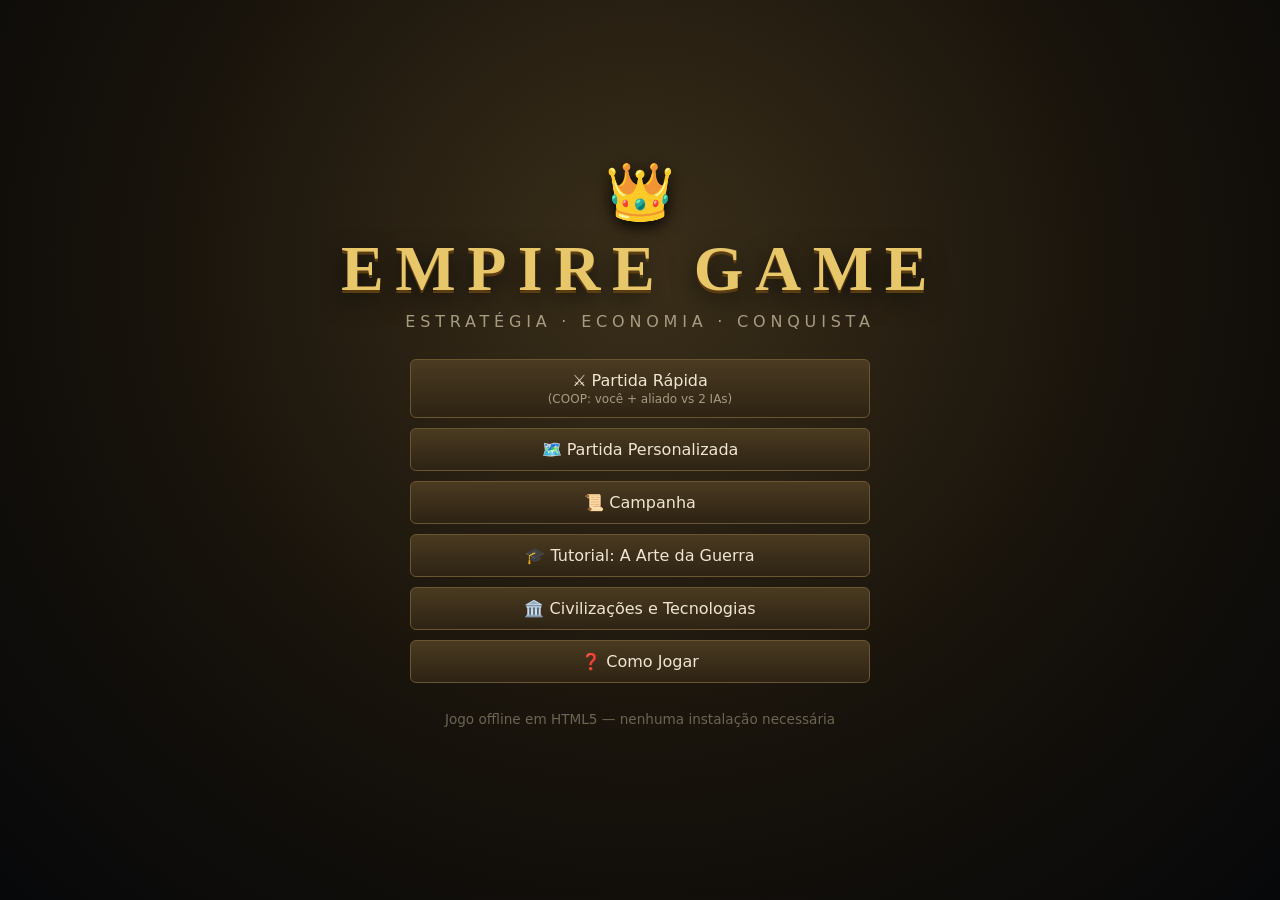
==== index.html @ e3dbae47 "Empire Game: RTS isométrico em HTML5 (economia, eras, IA, COOP, campanha) Primeira versão jogável: m" ====
<!DOCTYPE html>
<html lang="pt-BR">
<head>
<meta charset="UTF-8">
<meta name="viewport" content="width=device-width, initial-scale=1">
<title>Empire Game — Estratégia e Conquista</title>
<link rel="stylesheet" href="css/style.css">
</head>
<body>
<div id="menu"><div class="content"></div></div>
<div id="game" hidden></div>
<script src="js/util.js"></script>
<script src="js/data.js"></script>
<script src="js/map.js"></script>
<script src="js/game.js"></script>
<script src="js/units.js"></script>
<script src="js/ai.js"></script>
<script src="js/render.js"></script>
<script src="js/audio.js"></script>
<script src="js/ui.js"></script>
<script src="js/main.js"></script>
</body>
</html>
---- css/style.css ----
:root{
  --bg:#0c0e12; --panel:#1b1610; --panel2:#2a2218; --edge:#6b5632; --gold:#e8c66a; --text:#efe6d2; --dim:#a79b82; --bad:#ff6a5a; --good:#7ddc84;
}
*{box-sizing:border-box}
html,body{margin:0;height:100%;background:var(--bg);color:var(--text);font-family:"Segoe UI",system-ui,-apple-system,Roboto,sans-serif;overflow:hidden;user-select:none;-webkit-user-select:none}
button,select,input{font:inherit}
kbd{background:#3a3020;border:1px solid var(--edge);border-radius:4px;padding:0 5px;font-size:.85em}
.dim{color:var(--dim)} .bad{color:var(--bad)}

/* ---------- Menu ---------- */
#menu{position:fixed;inset:0;display:flex;align-items:center;justify-content:center;overflow:auto;
  background:radial-gradient(ellipse at 50% 30%,#3b2f1a 0%,#17120b 55%,#07080a 100%)}
#menu .content{width:min(1100px,96vw);max-height:96vh;overflow:auto;padding:24px 28px;text-align:center}
.logo .crown{font-size:56px;filter:drop-shadow(0 4px 8px #000)}
.logo h1{font-size:clamp(34px,6vw,64px);letter-spacing:.18em;margin:.1em 0;color:var(--gold);text-shadow:0 3px 0 #5a3d10,0 8px 24px rgba(0,0,0,.7);font-family:Georgia,"Times New Roman",serif}
.logo p{color:var(--dim);letter-spacing:.3em;text-transform:uppercase;margin:0 0 28px}
.mbtns{display:flex;flex-direction:column;gap:10px;max-width:460px;margin:0 auto}
button{cursor:pointer;color:var(--text);background:linear-gradient(#4a3a20,#2d2314);border:1px solid var(--edge);border-radius:6px;padding:11px 16px;transition:.12s}
button:hover{background:linear-gradient(#5f4b28,#3a2d19);border-color:var(--gold);color:#fff}
button small{display:block;color:var(--dim);font-size:.75em;margin-top:2px}
button.danger{border-color:#7a3028}
button.go{background:linear-gradient(#3b7a35,#25501f);border-color:#7ddc84;font-weight:600}
.foot{margin-top:28px;color:#6d6552;font-size:.85em}
#menu h2{color:var(--gold);font-family:Georgia,serif;letter-spacing:.06em;margin:0 0 14px}
#menu h3{color:var(--gold);margin:.2em 0 .5em}
.back{margin-top:18px}
.grid{display:grid;grid-template-columns:repeat(auto-fill,minmax(310px,1fr));gap:12px;text-align:left}
.card{background:rgba(27,22,16,.85);border:1px solid var(--edge);border-radius:8px;padding:12px 14px}
.card ul{margin:.3em 0;padding-left:1.1em} .card li{margin:.25em 0;font-size:.92em}
.card p{margin:.4em 0;font-size:.92em}
.card .uu{border-top:1px dashed var(--edge);padding-top:6px}
.tabs{display:flex;gap:8px;justify-content:center;margin-bottom:14px}
.tabs button.on{border-color:var(--gold);background:linear-gradient(#6a5428,#3a2d19)}
.camp{display:grid;grid-template-columns:repeat(auto-fit,minmax(380px,1fr));gap:12px;text-align:left}
.mission{background:rgba(27,22,16,.9);border:1px solid var(--edge);border-radius:8px;padding:14px}
.mission.locked{opacity:.5}
.mission .goal{color:var(--gold)}
.setup{display:grid;grid-template-columns:320px 1fr;gap:16px;text-align:left}
@media(max-width:800px){.setup{grid-template-columns:1fr}}
.setup .col{background:rgba(27,22,16,.85);border:1px solid var(--edge);border-radius:8px;padding:12px 14px}
.setup label{display:flex;justify-content:space-between;align-items:center;gap:10px;margin:7px 0;font-size:.95em}
.setup label.chk{justify-content:flex-start}
select{background:#231c12;color:var(--text);border:1px solid var(--edge);border-radius:5px;padding:5px 8px;max-width:210px}
table{border-collapse:collapse;width:100%}
.slots td,.slots th{padding:5px 6px;text-align:left} .slots th{color:var(--dim);font-weight:500;font-size:.85em}
.warn{color:var(--bad);min-height:1.2em}
.btns{display:flex;gap:12px;justify-content:center;margin-top:14px}

/* ---------- Jogo ---------- */
#game{position:fixed;inset:0;background:#000}
#view{position:absolute;inset:0;width:100%;height:100%;display:block;cursor:default}
#topbar{position:absolute;top:0;left:0;right:0;height:38px;display:flex;align-items:center;gap:6px;padding:0 8px;
  background:linear-gradient(#2c2316f2,#1a140cf2);border-bottom:2px solid var(--edge);z-index:5}
#topbar .grow{flex:1}
.res{display:flex;align-items:center;gap:5px;background:#120e08;border:1px solid #4a3c22;border-radius:5px;padding:2px 8px;height:28px;font-weight:600;font-variant-numeric:tabular-nums;white-space:nowrap}
.res b{font-size:16px} .res small{color:#a7e0a0;font-weight:400;font-size:.75em;min-width:1.2em}
.res small::before{content:"👷";font-size:.8em;margin-right:1px}
.res.wide{font-weight:500;padding:2px 12px}
.res.warnr{border-color:var(--bad);color:var(--bad)}
#topbar button{padding:3px 9px;height:28px;font-size:14px;display:flex;align-items:center;gap:4px}
#topbar button.on{border-color:#7ddc84}
#msgs{position:absolute;top:46px;left:8px;width:min(430px,60vw);display:flex;flex-direction:column;gap:3px;z-index:4;pointer-events:none}
#msgs .m{pointer-events:auto;background:rgba(15,12,8,.82);border-left:3px solid var(--gold);padding:4px 10px;border-radius:3px;font-size:13.5px;animation:in .25s}
#msgs .m.bad{border-color:var(--bad);color:#ffd2cc} #msgs .m.good{border-color:var(--good)} #msgs .m.warn{border-color:#ffb347}
@keyframes in{from{transform:translateX(-20px);opacity:0}}
#objectives{position:absolute;top:46px;right:8px;width:min(330px,40vw);background:rgba(20,15,9,.88);border:1px solid var(--edge);border-radius:6px;padding:8px 12px;z-index:4;font-size:13px}
#objectives h4{margin:0 0 4px;color:var(--gold)} #objectives p{margin:0;line-height:1.4}
#hud{position:absolute;left:0;right:0;bottom:0;height:164px;display:grid;grid-template-columns:252px 1fr 330px;gap:0;
  background:linear-gradient(#2a2116,#15100a);border-top:3px solid var(--edge);z-index:5}
#game.nomm #mmwrap{visibility:hidden}
#mmwrap{padding:6px;display:flex;align-items:center;justify-content:center;background:#080a0c;border-right:2px solid var(--edge)}
#minimap{width:240px;height:120px;border:1px solid #000;cursor:crosshair;background:#000}
#info{padding:8px 12px;overflow:hidden;min-width:0}
#info h3{margin:0 0 4px;color:var(--gold);font-size:1.05rem}
#info .one{display:flex;gap:12px} #info .det{flex:1;min-width:0}
.portrait{width:76px;height:76px;font-size:44px;display:flex;align-items:center;justify-content:center;background:#120e08;border:3px solid;border-radius:8px;flex:none}
.hpbar{position:relative;height:16px;background:#2a0f0c;border:1px solid #000;border-radius:3px;overflow:hidden;max-width:300px;margin-bottom:4px}
.hpbar i{position:absolute;inset:0 auto 0 0;background:linear-gradient(#5be06b,#2f9a3e)} .hpbar span{position:absolute;inset:0;text-align:center;font-size:12px;line-height:16px;text-shadow:0 1px 2px #000}
.stats{display:flex;gap:12px;flex-wrap:wrap;font-size:14px;margin:3px 0}
.carry{font-size:13px;color:#c8e0b0}
.queue{display:flex;gap:5px;margin-top:6px}
.qi{position:relative;width:38px;height:38px;background:#120e08;border:1px solid var(--edge);border-radius:5px;display:flex;align-items:center;justify-content:center;font-size:22px;cursor:pointer;overflow:hidden}
.qi u{position:absolute;left:0;bottom:0;height:4px;background:#5aa9ff}
.multi{display:flex;flex-wrap:wrap;gap:3px;max-height:104px;overflow:hidden}
.mi{position:relative;width:34px;height:34px;background:#120e08;border:1px solid var(--edge);border-radius:4px;display:flex;align-items:center;justify-content:center;font-size:20px;cursor:pointer}
.mi u{position:absolute;left:2px;right:auto;bottom:1px;height:3px;background:#4cd964}
#card{display:grid;grid-template-columns:repeat(5,1fr);grid-template-rows:repeat(3,1fr);gap:4px;padding:6px;background:#0f0b07;border-left:2px solid var(--edge)}
.cell{position:relative;background:linear-gradient(#3b2f1b,#241b10);border:1px solid #6b5632;border-radius:5px;display:flex;align-items:center;justify-content:center;cursor:pointer;min-height:0}
.cell:hover{border-color:var(--gold);background:linear-gradient(#54421f,#33270f)}
.cell.empty{background:transparent;border-color:#1c150c;cursor:default}
.cell.dis{filter:grayscale(.7) brightness(.65)} .cell.active{border-color:#ff7a5a;box-shadow:0 0 8px #ff7a5a}
.cell .ico{font-size:26px;line-height:1}
.cell .hk{position:absolute;top:1px;left:4px;font-size:10px;color:#cdbd93;font-weight:700}
.cell .lk{position:absolute;right:2px;bottom:0;font-size:12px}
#tip{position:fixed;z-index:20;width:260px;background:rgba(10,8,5,.97);border:1px solid var(--gold);border-radius:6px;padding:8px 10px;font-size:13px;line-height:1.4;pointer-events:none}
#tip .dim{font-size:12px} #tip span{white-space:nowrap}
#banner{position:absolute;top:30%;left:0;right:0;text-align:center;font-size:56px;letter-spacing:.3em;color:var(--gold);text-shadow:0 4px 18px #000;z-index:6;pointer-events:none}
#overlay{position:absolute;inset:0;background:rgba(0,0,0,.6);display:flex;align-items:center;justify-content:center;z-index:30}
#overlay[hidden]{display:none}
.dlg{background:linear-gradient(#2b2217,#17110a);border:2px solid var(--edge);border-radius:10px;padding:22px 28px;min-width:320px;display:flex;flex-direction:column;gap:10px;max-height:92vh;overflow:auto}
.dlg.wide{min-width:min(820px,94vw);align-items:stretch}
.dlg h1{margin:0;text-align:center;font-family:Georgia,serif;letter-spacing:.1em}
.dlg.win h1{color:var(--gold)} .dlg.lose h1{color:var(--bad)}
.dlg h2{margin:0 0 6px;color:var(--gold);text-align:center}
.dlg .row{display:flex;justify-content:space-between;gap:20px;align-items:center}
.dlg table{font-size:13px} .dlg th{color:var(--dim);font-weight:500;text-align:left;border-bottom:1px solid var(--edge)} .dlg td,.dlg th{padding:4px 8px}
@media(max-width:900px){
  #hud{grid-template-columns:150px 1fr 230px;height:150px}
  #mmwrap{padding:3px} #minimap{width:140px;height:70px}
  .cell .ico{font-size:20px}
}
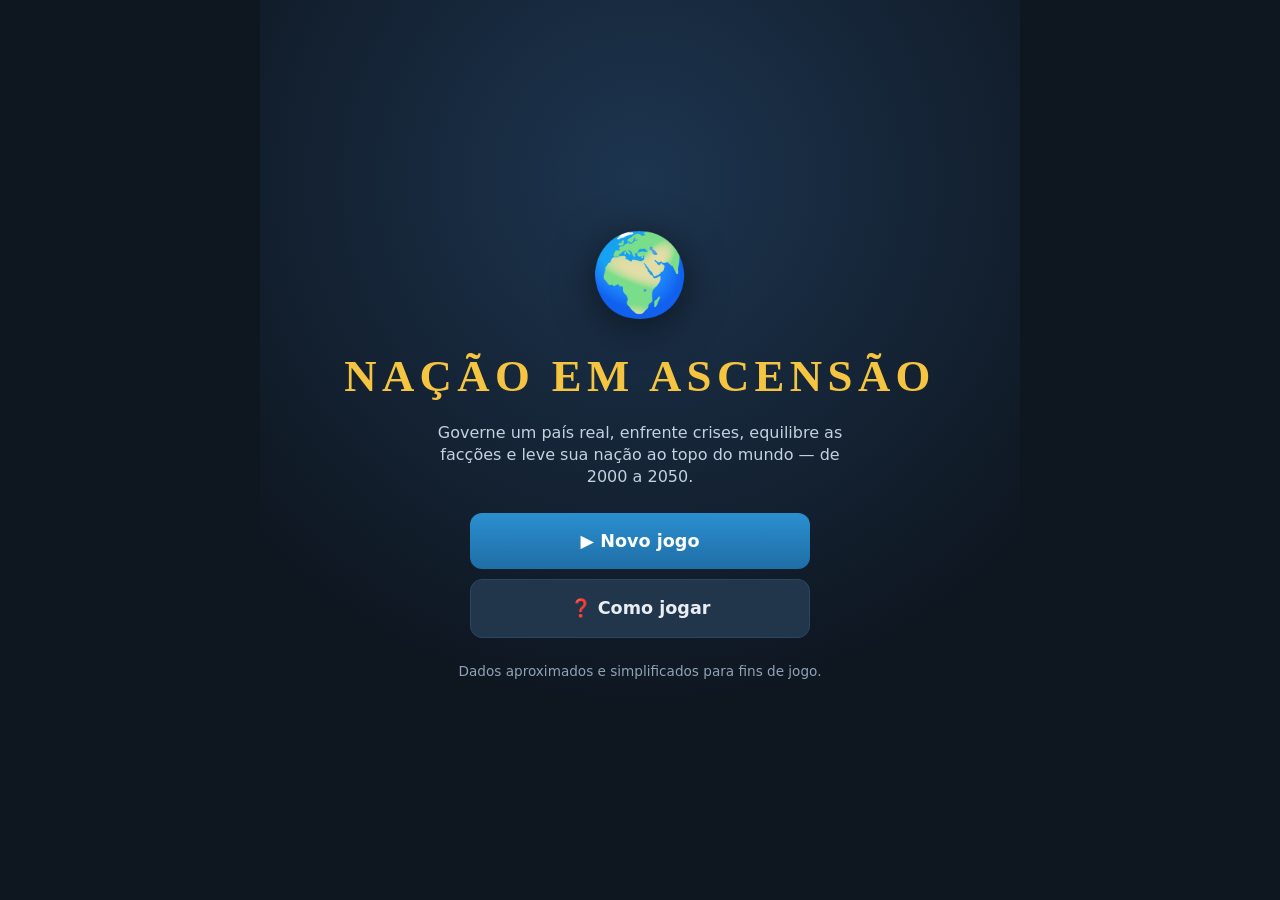
==== commit bbec2afc: "Nação em Ascensão: simulador de gestão de países por turnos (MVP) - 24 países reais, 2000-2050, rank" ====
--- a/index.html
+++ b/index.html
@@ -2,22 +2,17 @@
 <html lang="pt-BR">
 <head>
 <meta charset="UTF-8">
-<meta name="viewport" content="width=device-width, initial-scale=1">
-<title>Empire Game — Estratégia e Conquista</title>
+<meta name="viewport" content="width=device-width, initial-scale=1, viewport-fit=cover">
+<meta name="theme-color" content="#0f1720">
+<title>Nação em Ascensão</title>
 <link rel="stylesheet" href="css/style.css">
 </head>
 <body>
-<div id="menu"><div class="content"></div></div>
-<div id="game" hidden></div>
-<script src="js/util.js"></script>
+<div id="app"></div>
 <script src="js/data.js"></script>
-<script src="js/map.js"></script>
+<script src="js/sim.js"></script>
+<script src="js/events.js"></script>
 <script src="js/game.js"></script>
-<script src="js/units.js"></script>
-<script src="js/ai.js"></script>
-<script src="js/render.js"></script>
-<script src="js/audio.js"></script>
 <script src="js/ui.js"></script>
-<script src="js/main.js"></script>
 </body>
 </html>
--- a/css/style.css
+++ b/css/style.css
@@ -1,111 +1,144 @@
 :root{
-  --bg:#0c0e12; --panel:#1b1610; --panel2:#2a2218; --edge:#6b5632; --gold:#e8c66a; --text:#efe6d2; --dim:#a79b82; --bad:#ff6a5a; --good:#7ddc84;
+  --bg:#0e1620; --bg2:#152231; --card:#1a2a3c; --card2:#21354b; --line:#2c4560;
+  --text:#e9eef5; --dim:#8fa3b8; --acc:#4cc2ff; --gold:#f5c542;
+  --good:#5fd38d; --mid:#f2c14e; --bad:#ff6b6b; --safe-b:env(safe-area-inset-bottom,0px);
 }
-*{box-sizing:border-box}
-html,body{margin:0;height:100%;background:var(--bg);color:var(--text);font-family:"Segoe UI",system-ui,-apple-system,Roboto,sans-serif;overflow:hidden;user-select:none;-webkit-user-select:none}
-button,select,input{font:inherit}
-kbd{background:#3a3020;border:1px solid var(--edge);border-radius:4px;padding:0 5px;font-size:.85em}
-.dim{color:var(--dim)} .bad{color:var(--bad)}
+*{box-sizing:border-box;-webkit-tap-highlight-color:transparent}
+html,body{margin:0;background:var(--bg);color:var(--text);font-family:system-ui,-apple-system,"Segoe UI",Roboto,sans-serif;font-size:16px;line-height:1.4}
+body{min-height:100vh;overscroll-behavior-y:contain}
+button{font:inherit;color:inherit;cursor:pointer}
+h1,h2,h3,p{margin:0}
+small{color:var(--dim);font-size:.78rem}
+.dim{color:var(--dim);font-size:.85rem}
+.good{color:var(--good)} .mid{color:var(--mid)} .bad{color:var(--bad)}
+.center{text-align:center}.pad{padding:16px}
+#app{max-width:760px;margin:0 auto;min-height:100vh}
 
-/* ---------- Menu ---------- */
-#menu{position:fixed;inset:0;display:flex;align-items:center;justify-content:center;overflow:auto;
-  background:radial-gradient(ellipse at 50% 30%,#3b2f1a 0%,#17120b 55%,#07080a 100%)}
-#menu .content{width:min(1100px,96vw);max-height:96vh;overflow:auto;padding:24px 28px;text-align:center}
-.logo .crown{font-size:56px;filter:drop-shadow(0 4px 8px #000)}
-.logo h1{font-size:clamp(34px,6vw,64px);letter-spacing:.18em;margin:.1em 0;color:var(--gold);text-shadow:0 3px 0 #5a3d10,0 8px 24px rgba(0,0,0,.7);font-family:Georgia,"Times New Roman",serif}
-.logo p{color:var(--dim);letter-spacing:.3em;text-transform:uppercase;margin:0 0 28px}
-.mbtns{display:flex;flex-direction:column;gap:10px;max-width:460px;margin:0 auto}
-button{cursor:pointer;color:var(--text);background:linear-gradient(#4a3a20,#2d2314);border:1px solid var(--edge);border-radius:6px;padding:11px 16px;transition:.12s}
-button:hover{background:linear-gradient(#5f4b28,#3a2d19);border-color:var(--gold);color:#fff}
-button small{display:block;color:var(--dim);font-size:.75em;margin-top:2px}
-button.danger{border-color:#7a3028}
-button.go{background:linear-gradient(#3b7a35,#25501f);border-color:#7ddc84;font-weight:600}
-.foot{margin-top:28px;color:#6d6552;font-size:.85em}
-#menu h2{color:var(--gold);font-family:Georgia,serif;letter-spacing:.06em;margin:0 0 14px}
-#menu h3{color:var(--gold);margin:.2em 0 .5em}
-.back{margin-top:18px}
-.grid{display:grid;grid-template-columns:repeat(auto-fill,minmax(310px,1fr));gap:12px;text-align:left}
-.card{background:rgba(27,22,16,.85);border:1px solid var(--edge);border-radius:8px;padding:12px 14px}
-.card ul{margin:.3em 0;padding-left:1.1em} .card li{margin:.25em 0;font-size:.92em}
-.card p{margin:.4em 0;font-size:.92em}
-.card .uu{border-top:1px dashed var(--edge);padding-top:6px}
-.tabs{display:flex;gap:8px;justify-content:center;margin-bottom:14px}
-.tabs button.on{border-color:var(--gold);background:linear-gradient(#6a5428,#3a2d19)}
-.camp{display:grid;grid-template-columns:repeat(auto-fit,minmax(380px,1fr));gap:12px;text-align:left}
-.mission{background:rgba(27,22,16,.9);border:1px solid var(--edge);border-radius:8px;padding:14px}
-.mission.locked{opacity:.5}
-.mission .goal{color:var(--gold)}
-.setup{display:grid;grid-template-columns:320px 1fr;gap:16px;text-align:left}
-@media(max-width:800px){.setup{grid-template-columns:1fr}}
-.setup .col{background:rgba(27,22,16,.85);border:1px solid var(--edge);border-radius:8px;padding:12px 14px}
-.setup label{display:flex;justify-content:space-between;align-items:center;gap:10px;margin:7px 0;font-size:.95em}
-.setup label.chk{justify-content:flex-start}
-select{background:#231c12;color:var(--text);border:1px solid var(--edge);border-radius:5px;padding:5px 8px;max-width:210px}
-table{border-collapse:collapse;width:100%}
-.slots td,.slots th{padding:5px 6px;text-align:left} .slots th{color:var(--dim);font-weight:500;font-size:.85em}
-.warn{color:var(--bad);min-height:1.2em}
-.btns{display:flex;gap:12px;justify-content:center;margin-top:14px}
+/* topo */
+.top{position:sticky;top:0;z-index:20;display:flex;justify-content:space-between;align-items:center;gap:8px;padding:8px 12px;padding-top:max(8px,env(safe-area-inset-top));background:linear-gradient(#0b121a,#101b27);border-bottom:1px solid var(--line)}
+.who{display:flex;align-items:center;gap:8px;min-width:0}.who b{display:block}.who .flag{font-size:30px}
+.hud{display:flex;gap:6px}
+.pill{background:var(--card);border:1px solid var(--line);border-radius:10px;padding:3px 9px;text-align:center;line-height:1.1;min-width:58px}
+.pill b{font-size:1rem}.pill small{display:block;font-size:.62rem}
+.pill.cp b{color:var(--gold)}
+.view{padding:10px 10px 170px}
 
-/* ---------- Jogo ---------- */
-#game{position:fixed;inset:0;background:#000}
-#view{position:absolute;inset:0;width:100%;height:100%;display:block;cursor:default}
-#topbar{position:absolute;top:0;left:0;right:0;height:38px;display:flex;align-items:center;gap:6px;padding:0 8px;
-  background:linear-gradient(#2c2316f2,#1a140cf2);border-bottom:2px solid var(--edge);z-index:5}
-#topbar .grow{flex:1}
-.res{display:flex;align-items:center;gap:5px;background:#120e08;border:1px solid #4a3c22;border-radius:5px;padding:2px 8px;height:28px;font-weight:600;font-variant-numeric:tabular-nums;white-space:nowrap}
-.res b{font-size:16px} .res small{color:#a7e0a0;font-weight:400;font-size:.75em;min-width:1.2em}
-.res small::before{content:"👷";font-size:.8em;margin-right:1px}
-.res.wide{font-weight:500;padding:2px 12px}
-.res.warnr{border-color:var(--bad);color:var(--bad)}
-#topbar button{padding:3px 9px;height:28px;font-size:14px;display:flex;align-items:center;gap:4px}
-#topbar button.on{border-color:#7ddc84}
-#msgs{position:absolute;top:46px;left:8px;width:min(430px,60vw);display:flex;flex-direction:column;gap:3px;z-index:4;pointer-events:none}
-#msgs .m{pointer-events:auto;background:rgba(15,12,8,.82);border-left:3px solid var(--gold);padding:4px 10px;border-radius:3px;font-size:13.5px;animation:in .25s}
-#msgs .m.bad{border-color:var(--bad);color:#ffd2cc} #msgs .m.good{border-color:var(--good)} #msgs .m.warn{border-color:#ffb347}
-@keyframes in{from{transform:translateX(-20px);opacity:0}}
-#objectives{position:absolute;top:46px;right:8px;width:min(330px,40vw);background:rgba(20,15,9,.88);border:1px solid var(--edge);border-radius:6px;padding:8px 12px;z-index:4;font-size:13px}
-#objectives h4{margin:0 0 4px;color:var(--gold)} #objectives p{margin:0;line-height:1.4}
-#hud{position:absolute;left:0;right:0;bottom:0;height:164px;display:grid;grid-template-columns:252px 1fr 330px;gap:0;
-  background:linear-gradient(#2a2116,#15100a);border-top:3px solid var(--edge);z-index:5}
-#game.nomm #mmwrap{visibility:hidden}
-#mmwrap{padding:6px;display:flex;align-items:center;justify-content:center;background:#080a0c;border-right:2px solid var(--edge)}
-#minimap{width:240px;height:120px;border:1px solid #000;cursor:crosshair;background:#000}
-#info{padding:8px 12px;overflow:hidden;min-width:0}
-#info h3{margin:0 0 4px;color:var(--gold);font-size:1.05rem}
-#info .one{display:flex;gap:12px} #info .det{flex:1;min-width:0}
-.portrait{width:76px;height:76px;font-size:44px;display:flex;align-items:center;justify-content:center;background:#120e08;border:3px solid;border-radius:8px;flex:none}
-.hpbar{position:relative;height:16px;background:#2a0f0c;border:1px solid #000;border-radius:3px;overflow:hidden;max-width:300px;margin-bottom:4px}
-.hpbar i{position:absolute;inset:0 auto 0 0;background:linear-gradient(#5be06b,#2f9a3e)} .hpbar span{position:absolute;inset:0;text-align:center;font-size:12px;line-height:16px;text-shadow:0 1px 2px #000}
-.stats{display:flex;gap:12px;flex-wrap:wrap;font-size:14px;margin:3px 0}
-.carry{font-size:13px;color:#c8e0b0}
-.queue{display:flex;gap:5px;margin-top:6px}
-.qi{position:relative;width:38px;height:38px;background:#120e08;border:1px solid var(--edge);border-radius:5px;display:flex;align-items:center;justify-content:center;font-size:22px;cursor:pointer;overflow:hidden}
-.qi u{position:absolute;left:0;bottom:0;height:4px;background:#5aa9ff}
-.multi{display:flex;flex-wrap:wrap;gap:3px;max-height:104px;overflow:hidden}
-.mi{position:relative;width:34px;height:34px;background:#120e08;border:1px solid var(--edge);border-radius:4px;display:flex;align-items:center;justify-content:center;font-size:20px;cursor:pointer}
-.mi u{position:absolute;left:2px;right:auto;bottom:1px;height:3px;background:#4cd964}
-#card{display:grid;grid-template-columns:repeat(5,1fr);grid-template-rows:repeat(3,1fr);gap:4px;padding:6px;background:#0f0b07;border-left:2px solid var(--edge)}
-.cell{position:relative;background:linear-gradient(#3b2f1b,#241b10);border:1px solid #6b5632;border-radius:5px;display:flex;align-items:center;justify-content:center;cursor:pointer;min-height:0}
-.cell:hover{border-color:var(--gold);background:linear-gradient(#54421f,#33270f)}
-.cell.empty{background:transparent;border-color:#1c150c;cursor:default}
-.cell.dis{filter:grayscale(.7) brightness(.65)} .cell.active{border-color:#ff7a5a;box-shadow:0 0 8px #ff7a5a}
-.cell .ico{font-size:26px;line-height:1}
-.cell .hk{position:absolute;top:1px;left:4px;font-size:10px;color:#cdbd93;font-weight:700}
-.cell .lk{position:absolute;right:2px;bottom:0;font-size:12px}
-#tip{position:fixed;z-index:20;width:260px;background:rgba(10,8,5,.97);border:1px solid var(--gold);border-radius:6px;padding:8px 10px;font-size:13px;line-height:1.4;pointer-events:none}
-#tip .dim{font-size:12px} #tip span{white-space:nowrap}
-#banner{position:absolute;top:30%;left:0;right:0;text-align:center;font-size:56px;letter-spacing:.3em;color:var(--gold);text-shadow:0 4px 18px #000;z-index:6;pointer-events:none}
-#overlay{position:absolute;inset:0;background:rgba(0,0,0,.6);display:flex;align-items:center;justify-content:center;z-index:30}
-#overlay[hidden]{display:none}
-.dlg{background:linear-gradient(#2b2217,#17110a);border:2px solid var(--edge);border-radius:10px;padding:22px 28px;min-width:320px;display:flex;flex-direction:column;gap:10px;max-height:92vh;overflow:auto}
-.dlg.wide{min-width:min(820px,94vw);align-items:stretch}
-.dlg h1{margin:0;text-align:center;font-family:Georgia,serif;letter-spacing:.1em}
-.dlg.win h1{color:var(--gold)} .dlg.lose h1{color:var(--bad)}
-.dlg h2{margin:0 0 6px;color:var(--gold);text-align:center}
-.dlg .row{display:flex;justify-content:space-between;gap:20px;align-items:center}
-.dlg table{font-size:13px} .dlg th{color:var(--dim);font-weight:500;text-align:left;border-bottom:1px solid var(--edge)} .dlg td,.dlg th{padding:4px 8px}
-@media(max-width:900px){
-  #hud{grid-template-columns:150px 1fr 230px;height:150px}
-  #mmwrap{padding:3px} #minimap{width:140px;height:70px}
-  .cell .ico{font-size:20px}
-}
+/* cartões */
+.grid,.grid2,.grid3{display:grid;gap:8px}
+.grid{grid-template-columns:repeat(2,1fr)}
+.grid2{grid-template-columns:repeat(2,1fr);margin:8px 0}
+.grid3{grid-template-columns:repeat(3,1fr);margin:10px 0}
+@media(min-width:560px){.grid{grid-template-columns:repeat(4,1fr)}}
+.stat{background:var(--card);border:1px solid var(--line);border-left:4px solid var(--line);border-radius:12px;padding:8px 10px;display:flex;flex-direction:column;gap:1px;min-width:0}
+.stat b{font-size:1.15rem;white-space:nowrap;overflow:hidden;text-overflow:ellipsis}
+.stat em{font-style:normal;font-size:.72rem;color:var(--dim)}
+.stat.good{border-left-color:var(--good)}.stat.mid{border-left-color:var(--mid)}.stat.bad{border-left-color:var(--bad)}
+.card{background:var(--card);border:1px solid var(--line);border-radius:14px;padding:12px;margin-top:10px}
+.card.tight{padding:10px}
+.card h3{margin-bottom:8px;font-size:1rem;color:var(--acc)}
+.chips{display:flex;gap:6px;overflow-x:auto;padding:2px 0 6px;scrollbar-width:none}
+.chip{flex:none;background:var(--bg2);border:1px solid var(--line);border-radius:999px;padding:5px 12px;font-size:.85rem}
+.chip.on{background:var(--acc);color:#04202e;border-color:var(--acc);font-weight:600}
+.spark{width:100%;height:100px;display:block}
+.chart-title{font-weight:600;margin:4px 0}
+.advisor{display:flex;gap:10px;padding:8px 0;border-top:1px solid var(--line)}
+.advisor:first-of-type{border-top:0}
+.advisor p{font-size:.92rem;margin-top:2px}.advisor small{display:block}
+.av{font-size:28px;flex:none;width:42px;height:42px;display:flex;align-items:center;justify-content:center;background:var(--bg2);border-radius:50%}
+.advisor.big .av{width:52px;height:52px;font-size:34px}
+.news{display:flex;gap:8px;padding:6px 0;border-top:1px solid var(--line);font-size:.9rem}.news:first-of-type{border-top:0}.news span{font-size:20px}.news small{display:block}
+
+/* orçamento */
+.sumrow{display:flex;justify-content:space-between;padding:4px 0;border-bottom:1px dashed var(--line);font-size:.92rem}
+.sumrow.sub{padding-left:10px;color:var(--dim);font-size:.85rem}
+.sumrow.total{font-weight:700;font-size:1.05rem;border-bottom:0;margin-top:4px}
+.sumrow.total.good b{color:var(--good)}.sumrow.total.mid b{color:var(--mid)}.sumrow.total.bad b{color:var(--bad)}
+.slider{padding:8px 0;border-top:1px solid var(--line)}.slider:first-of-type{border-top:0}
+.srow{display:flex;justify-content:space-between;margin-bottom:4px}
+input[type=range]{width:100%;height:34px;accent-color:var(--acc);margin:0}
+
+/* leis */
+.policy{background:var(--card);border:1px solid var(--line);border-radius:14px;padding:12px;margin-top:10px}
+.policy.active{border-color:var(--good);background:linear-gradient(#1a2f2c,#1a2a3c)}
+.ph{display:flex;gap:10px;align-items:flex-start}.ph>div{flex:1;min-width:0}.ph b{display:block}
+.pi{font-size:28px}
+.badge{background:var(--good);color:#06240f;font-size:.62rem;font-weight:800;padding:2px 7px;border-radius:6px}
+.policy p{margin:6px 0;font-size:.9rem;color:#cfd9e5}
+.tags{display:flex;flex-wrap:wrap;gap:5px;margin:4px 0}
+.tag{font-size:.74rem;padding:2px 8px;border-radius:999px;background:var(--bg2);border:1px solid var(--line)}
+.tag.good{color:var(--good);border-color:#2f6a4a}.tag.bad{color:var(--bad);border-color:#7a3a3a}
+.ramp{font-size:.8rem;color:var(--dim);margin:6px 0}
+.bar{height:7px;background:#0b141d;border-radius:5px;overflow:hidden;margin:3px 0}
+.bar i{display:block;height:100%;background:var(--acc);border-radius:5px}
+.bar.good i{background:var(--good)}.bar.mid i{background:var(--mid)}.bar.bad i{background:var(--bad)}.bar.blue i{background:var(--acc)}
+
+/* botões */
+.btn{display:block;width:100%;background:linear-gradient(#2b8fd0,#1f6ea6);border:0;border-radius:12px;padding:12px 14px;font-weight:600;color:#fff;text-align:center}
+.btn small{display:block;color:#d3e9f7;font-weight:400;margin-top:2px}
+.btn.ghost{background:var(--card2);color:var(--text);border:1px solid var(--line)}
+.btn.small{padding:8px 12px;font-size:.88rem;margin-top:6px}
+.btn:disabled,.btn.dis{opacity:.45}
+.btn.big{padding:16px;font-size:1.1rem}
+.btn:active{transform:scale(.98)}
+
+/* barras fixas */
+.fab{position:fixed;left:50%;transform:translateX(-50%);bottom:calc(64px + var(--safe-b));z-index:30;width:min(92vw,420px);background:linear-gradient(#f5c542,#e0a413);color:#2a1d00;border:0;border-radius:16px;padding:12px;font-weight:800;font-size:1.1rem;box-shadow:0 6px 22px rgba(0,0,0,.5)}
+.fab small{display:block;font-weight:500;color:#5a4306;font-size:.72rem}
+.tabs{position:fixed;left:0;right:0;bottom:0;z-index:30;display:flex;justify-content:center;background:#0b121a;border-top:1px solid var(--line);padding-bottom:var(--safe-b)}
+.tabs button{flex:1;max-width:152px;background:none;border:0;padding:7px 0 6px;color:var(--dim);font-size:.7rem;display:flex;flex-direction:column;align-items:center;gap:1px}
+.tabs button span{font-size:21px}.tabs button.on{color:var(--acc);font-weight:700}
+
+/* povo */
+.gauge{margin:6px auto 10px;width:150px;height:150px;border-radius:50%;display:flex;flex-direction:column;align-items:center;justify-content:center;border:10px solid var(--line)}
+.gauge{text-align:center;padding:0 22px}.gauge b{font-size:2rem}.gauge.good{border-color:var(--good)}.gauge.mid{border-color:var(--mid)}.gauge.bad{border-color:var(--bad)}
+.faction{padding:8px 0;border-top:1px solid var(--line)}.faction:first-of-type{border-top:0}
+.fh{display:flex;align-items:center;gap:10px}.fh>div{flex:1}.fh b{display:block}.fi{font-size:26px}
+.fs{font-weight:800;font-size:1.1rem}.fs.good{color:var(--good)}.fs.mid{color:var(--mid)}.fs.bad{color:var(--bad)}
+.agebar{display:flex;height:16px;border-radius:8px;overflow:hidden;margin:4px 0}
+.agebar i,.legend i{display:inline-block;height:100%}
+.y{background:#7ad7ff}.w{background:#6fe39a}.o{background:#ffcb6b}
+.legend{display:flex;justify-content:space-between;font-size:.78rem;color:var(--dim)}.legend i{width:10px;height:10px;border-radius:3px;margin-right:4px}
+
+/* mundo */
+.rrow{display:flex;align-items:center;gap:8px;padding:8px 6px;border-top:1px solid var(--line);cursor:pointer}
+.rrow:first-child{border-top:0}.rrow.me{background:rgba(76,194,255,.14);border-radius:8px}
+.rrow.intop .n{color:var(--gold)}
+.rrow .n{width:26px;text-align:right}.rrow .fl{font-size:24px}.rrow .nm{flex:1;min-width:0}.rrow .nm small{display:block}
+.rrow .pw{font-weight:700}.rrow .dl{width:34px;text-align:right;font-size:.78rem}
+
+/* modais */
+.overlay{position:fixed;inset:0;z-index:100;background:rgba(3,8,14,.78);display:flex;align-items:flex-end;justify-content:center;animation:fade .2s}
+@media(min-width:700px){.overlay{align-items:center}}
+.sheet{width:100%;max-width:560px;max-height:92vh;display:flex;flex-direction:column;background:linear-gradient(#1c2d42,#14212f);border:1px solid var(--line);border-radius:20px 20px 0 0;animation:up .25s}
+@media(min-width:700px){.sheet{border-radius:20px}}
+.sheet-body{padding:18px 16px 8px;overflow-y:auto;-webkit-overflow-scrolling:touch}
+.sheet-body h2{margin-bottom:6px}.sheet-body p{margin:6px 0;color:#d6e0ea}
+.sheet-btns{display:flex;flex-direction:column;gap:8px;padding:10px 16px calc(14px + var(--safe-b))}
+@keyframes fade{from{opacity:0}}@keyframes up{from{transform:translateY(40px);opacity:.4}}
+.paper{background:#efe6d2;color:#1d1a14;border-radius:10px;padding:12px;font-family:Georgia,serif}
+.paper small{color:#6b6250}.paper .mast{text-align:center;font-weight:800;letter-spacing:.14em;font-size:1.05rem;border-bottom:3px double #4a4333;padding-bottom:6px}
+.mast small{display:block;font-weight:400;letter-spacing:.05em}
+.headline{display:flex;gap:10px;align-items:center;padding:10px 0;border-bottom:1px solid #b5a98a}.headline span{font-size:36px}.headline h2{font-size:1.25rem;line-height:1.2;color:#1d1a14}
+.paper .rs{background:#e3d8bd;border-radius:8px;padding:6px;text-align:center}.rs small,.rs b{display:block}.rs b{font-size:1rem}.rs span{font-size:.8rem}
+.paper .good{color:#16793a}.paper .bad{color:#b3261e}
+.blt{margin:8px 0;padding-left:18px;font-size:.9rem}
+.paper .advisor{border-color:#c9bd9d}.paper .advisor p{color:#2a261d}.paper .av{background:#dccfae}
+.evt h2{font-size:1.3rem}.evt .result{font-size:1.02rem;background:var(--bg2);padding:12px;border-radius:10px;border-left:4px solid var(--acc)}
+.evt.win h2{color:var(--gold)}.evt.lose h2{color:var(--bad)}
+.bigicon{font-size:64px}
+.chead{display:flex;gap:12px;align-items:center;margin-bottom:6px}.flagbig{font-size:46px}
+.toast{position:fixed;left:50%;bottom:calc(150px + var(--safe-b));transform:translateX(-50%);background:#0b121a;border:1px solid var(--line);color:var(--text);padding:9px 16px;border-radius:999px;z-index:200;font-size:.9rem;max-width:90vw;text-align:center;animation:up .2s}
+.toast.good{border-color:var(--good)}.toast.bad{border-color:var(--bad)}.toast.out{opacity:0;transition:.4s}
+
+/* título e seleção */
+.title{min-height:100vh;display:flex;flex-direction:column;align-items:center;justify-content:center;gap:14px;text-align:center;padding:24px;background:radial-gradient(circle at 50% 20%,#1d3550,#0e1620 65%)}
+.globe{font-size:80px;filter:drop-shadow(0 6px 20px #0008)}
+.title h1{font-size:clamp(1.8rem,8vw,2.8rem);letter-spacing:.12em;color:var(--gold);font-family:Georgia,serif}
+.title p{max-width:420px;color:#c3d1e0}
+.menu{display:flex;flex-direction:column;gap:10px;width:min(90vw,340px);margin:10px 0}
+.sh{position:sticky;top:0;z-index:10;display:flex;gap:10px;align-items:center;padding:10px 12px;background:#0b121a;border-bottom:1px solid var(--line)}.sh .btn{width:auto}
+.clist{padding:10px;display:grid;gap:10px}
+.ccard{display:flex;gap:12px;background:var(--card);border:1px solid var(--line);border-radius:14px;padding:12px;cursor:pointer}
+.ccard:active{background:var(--card2)}
+.ci p{font-size:.88rem;color:#c3d1e0;margin:4px 0}.stars{color:var(--gold);letter-spacing:2px}
+.ci b{display:block;font-size:1.05rem}.ci>small{display:block;margin-bottom:2px}.stars small{letter-spacing:0}
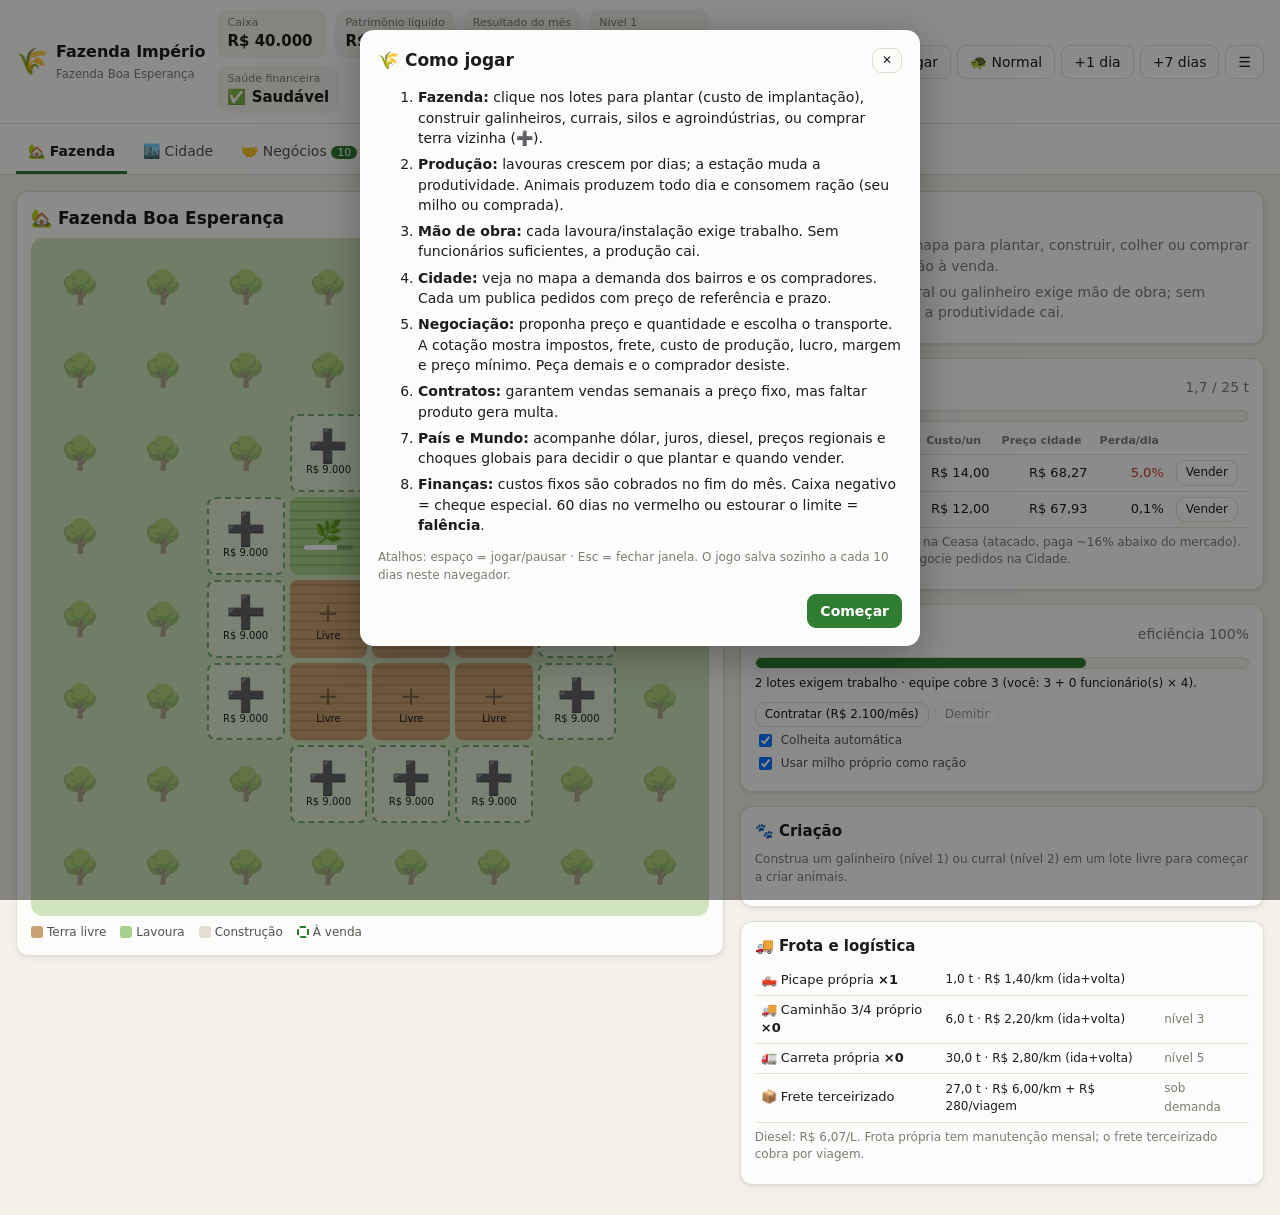
==== commit e3fbf69c: "Fazenda Império: simulador de administração de fazenda com cidade, país e mundo - Fazenda em lotes 8" ====
--- a/index.html
+++ b/index.html
@@ -1,18 +1,19 @@
-<!DOCTYPE html>
+<!doctype html>
 <html lang="pt-BR">
 <head>
-<meta charset="UTF-8">
-<meta name="viewport" content="width=device-width, initial-scale=1, viewport-fit=cover">
-<meta name="theme-color" content="#0f1720">
-<title>Nação em Ascensão</title>
-<link rel="stylesheet" href="css/style.css">
+  <meta charset="utf-8">
+  <meta name="viewport" content="width=device-width, initial-scale=1">
+  <title>Fazenda Império</title>
+  <meta name="description" content="Simulador de administração de fazenda: produza, negocie com a cidade e acompanhe o mercado do país e do mundo.">
+  <link rel="icon" href="data:image/svg+xml,<svg xmlns='http://www.w3.org/2000/svg' viewBox='0 0 100 100'><text y='.9em' font-size='90'>🌾</text></svg>">
+  <link rel="stylesheet" href="css/style.css">
 </head>
 <body>
-<div id="app"></div>
-<script src="js/data.js"></script>
-<script src="js/sim.js"></script>
-<script src="js/events.js"></script>
-<script src="js/game.js"></script>
-<script src="js/ui.js"></script>
+  <div id="app"></div>
+  <script src="js/data.js"></script>
+  <script src="js/engine.js"></script>
+  <script src="js/charts.js"></script>
+  <script src="js/ui.js"></script>
+  <script>FG.UI.mount(document.getElementById('app'));</script>
 </body>
 </html>
--- a/css/style.css
+++ b/css/style.css
@@ -1,144 +1,233 @@
-:root{
-  --bg:#0e1620; --bg2:#152231; --card:#1a2a3c; --card2:#21354b; --line:#2c4560;
-  --text:#e9eef5; --dim:#8fa3b8; --acc:#4cc2ff; --gold:#f5c542;
-  --good:#5fd38d; --mid:#f2c14e; --bad:#ff6b6b; --safe-b:env(safe-area-inset-bottom,0px);
-}
-*{box-sizing:border-box;-webkit-tap-highlight-color:transparent}
-html,body{margin:0;background:var(--bg);color:var(--text);font-family:system-ui,-apple-system,"Segoe UI",Roboto,sans-serif;font-size:16px;line-height:1.4}
-body{min-height:100vh;overscroll-behavior-y:contain}
-button{font:inherit;color:inherit;cursor:pointer}
-h1,h2,h3,p{margin:0}
-small{color:var(--dim);font-size:.78rem}
-.dim{color:var(--dim);font-size:.85rem}
-.good{color:var(--good)} .mid{color:var(--mid)} .bad{color:var(--bad)}
-.center{text-align:center}.pad{padding:16px}
-#app{max-width:760px;margin:0 auto;min-height:100vh}
+/* Fazenda Império — estilos. Tokens no :root, tema escuro automático ou forçado por data-theme. */
+:root {
+  color-scheme: light;
+  --bg: #f4f1ea; --surface: #fcfcfb; --surface-2: #f3f1ec; --ink: #1d1c1a; --ink-2: #52514e; --muted: #7d7b75;
+  --line: #e1ddd3; --grid: #e7e4dc; --axis: #c3c2b7; --accent: #2f7d32; --accent-ink: #fff; --accent-soft: #e3f1e0;
+  --series-1: #2a78d6; --series-2: #eb6834;
+  --good: #0ca30c; --good-ink: #006300; --warning: #fab219; --serious: #ec835a; --critical: #d03b3b;
+  --soil: #c9a273; --soil-2: #b98f5f; --field: #a9d18e; --field-2: #8fc26f; --grass: #cfe3bd; --bld: #e6ddcf; --ready: #f5d76e;
+  --map-ground: #eef0e8; --water: #b9d7f0; --road: #ffffff; --road-edge: #c9c6bb;
+  --shadow: 0 1px 2px rgba(0,0,0,.06), 0 2px 8px rgba(0,0,0,.05);
+  --r: 12px;
+}
+@media (prefers-color-scheme: dark) {
+  :root:not([data-theme="light"]) {
+    color-scheme: dark;
+    --bg: #121211; --surface: #1a1a19; --surface-2: #232321; --ink: #f0efec; --ink-2: #c3c2b7; --muted: #8f8d86;
+    --line: #2f2f2c; --grid: #2c2c2a; --axis: #4a4a46; --accent: #4caf50; --accent-ink: #0d1a0d; --accent-soft: #1f3320;
+    --series-1: #3987e5; --series-2: #d95926; --good-ink: #0ca30c;
+    --soil: #6e5638; --soil-2: #5e482d; --field: #3f6b2e; --field-2: #355c26; --grass: #26341f; --bld: #3a3631; --ready: #8a7420;
+    --map-ground: #1f211d; --water: #1d3a55; --road: #3a3a36; --road-edge: #2a2a27;
+    --shadow: 0 1px 2px rgba(0,0,0,.4);
+  }
+}
+:root[data-theme="dark"] {
+  color-scheme: dark;
+  --bg: #121211; --surface: #1a1a19; --surface-2: #232321; --ink: #f0efec; --ink-2: #c3c2b7; --muted: #8f8d86;
+  --line: #2f2f2c; --grid: #2c2c2a; --axis: #4a4a46; --accent: #4caf50; --accent-ink: #0d1a0d; --accent-soft: #1f3320;
+  --series-1: #3987e5; --series-2: #d95926; --good-ink: #0ca30c;
+  --soil: #6e5638; --soil-2: #5e482d; --field: #3f6b2e; --field-2: #355c26; --grass: #26341f; --bld: #3a3631; --ready: #8a7420;
+  --map-ground: #1f211d; --water: #1d3a55; --road: #3a3a36; --road-edge: #2a2a27;
+  --shadow: 0 1px 2px rgba(0,0,0,.4);
+}
+
+* { box-sizing: border-box; }
+html, body { margin: 0; background: var(--bg); color: var(--ink); font: 14px/1.45 system-ui, -apple-system, "Segoe UI", Roboto, sans-serif; }
+button, input, select { font: inherit; color: inherit; }
+h2 { font-size: 17px; margin: 0; } h3 { font-size: 15px; margin: 0 0 8px; } h4 { font-size: 13px; margin: 14px 0 6px; color: var(--ink-2); }
+p { margin: 6px 0; }
+.muted { color: var(--muted); } .small { font-size: 12px; } .neg { color: var(--critical); }
+.num { text-align: right; font-variant-numeric: tabular-nums; white-space: nowrap; }
 
 /* topo */
-.top{position:sticky;top:0;z-index:20;display:flex;justify-content:space-between;align-items:center;gap:8px;padding:8px 12px;padding-top:max(8px,env(safe-area-inset-top));background:linear-gradient(#0b121a,#101b27);border-bottom:1px solid var(--line)}
-.who{display:flex;align-items:center;gap:8px;min-width:0}.who b{display:block}.who .flag{font-size:30px}
-.hud{display:flex;gap:6px}
-.pill{background:var(--card);border:1px solid var(--line);border-radius:10px;padding:3px 9px;text-align:center;line-height:1.1;min-width:58px}
-.pill b{font-size:1rem}.pill small{display:block;font-size:.62rem}
-.pill.cp b{color:var(--gold)}
-.view{padding:10px 10px 170px}
-
-/* cartões */
-.grid,.grid2,.grid3{display:grid;gap:8px}
-.grid{grid-template-columns:repeat(2,1fr)}
-.grid2{grid-template-columns:repeat(2,1fr);margin:8px 0}
-.grid3{grid-template-columns:repeat(3,1fr);margin:10px 0}
-@media(min-width:560px){.grid{grid-template-columns:repeat(4,1fr)}}
-.stat{background:var(--card);border:1px solid var(--line);border-left:4px solid var(--line);border-radius:12px;padding:8px 10px;display:flex;flex-direction:column;gap:1px;min-width:0}
-.stat b{font-size:1.15rem;white-space:nowrap;overflow:hidden;text-overflow:ellipsis}
-.stat em{font-style:normal;font-size:.72rem;color:var(--dim)}
-.stat.good{border-left-color:var(--good)}.stat.mid{border-left-color:var(--mid)}.stat.bad{border-left-color:var(--bad)}
-.card{background:var(--card);border:1px solid var(--line);border-radius:14px;padding:12px;margin-top:10px}
-.card.tight{padding:10px}
-.card h3{margin-bottom:8px;font-size:1rem;color:var(--acc)}
-.chips{display:flex;gap:6px;overflow-x:auto;padding:2px 0 6px;scrollbar-width:none}
-.chip{flex:none;background:var(--bg2);border:1px solid var(--line);border-radius:999px;padding:5px 12px;font-size:.85rem}
-.chip.on{background:var(--acc);color:#04202e;border-color:var(--acc);font-weight:600}
-.spark{width:100%;height:100px;display:block}
-.chart-title{font-weight:600;margin:4px 0}
-.advisor{display:flex;gap:10px;padding:8px 0;border-top:1px solid var(--line)}
-.advisor:first-of-type{border-top:0}
-.advisor p{font-size:.92rem;margin-top:2px}.advisor small{display:block}
-.av{font-size:28px;flex:none;width:42px;height:42px;display:flex;align-items:center;justify-content:center;background:var(--bg2);border-radius:50%}
-.advisor.big .av{width:52px;height:52px;font-size:34px}
-.news{display:flex;gap:8px;padding:6px 0;border-top:1px solid var(--line);font-size:.9rem}.news:first-of-type{border-top:0}.news span{font-size:20px}.news small{display:block}
-
-/* orçamento */
-.sumrow{display:flex;justify-content:space-between;padding:4px 0;border-bottom:1px dashed var(--line);font-size:.92rem}
-.sumrow.sub{padding-left:10px;color:var(--dim);font-size:.85rem}
-.sumrow.total{font-weight:700;font-size:1.05rem;border-bottom:0;margin-top:4px}
-.sumrow.total.good b{color:var(--good)}.sumrow.total.mid b{color:var(--mid)}.sumrow.total.bad b{color:var(--bad)}
-.slider{padding:8px 0;border-top:1px solid var(--line)}.slider:first-of-type{border-top:0}
-.srow{display:flex;justify-content:space-between;margin-bottom:4px}
-input[type=range]{width:100%;height:34px;accent-color:var(--acc);margin:0}
-
-/* leis */
-.policy{background:var(--card);border:1px solid var(--line);border-radius:14px;padding:12px;margin-top:10px}
-.policy.active{border-color:var(--good);background:linear-gradient(#1a2f2c,#1a2a3c)}
-.ph{display:flex;gap:10px;align-items:flex-start}.ph>div{flex:1;min-width:0}.ph b{display:block}
-.pi{font-size:28px}
-.badge{background:var(--good);color:#06240f;font-size:.62rem;font-weight:800;padding:2px 7px;border-radius:6px}
-.policy p{margin:6px 0;font-size:.9rem;color:#cfd9e5}
-.tags{display:flex;flex-wrap:wrap;gap:5px;margin:4px 0}
-.tag{font-size:.74rem;padding:2px 8px;border-radius:999px;background:var(--bg2);border:1px solid var(--line)}
-.tag.good{color:var(--good);border-color:#2f6a4a}.tag.bad{color:var(--bad);border-color:#7a3a3a}
-.ramp{font-size:.8rem;color:var(--dim);margin:6px 0}
-.bar{height:7px;background:#0b141d;border-radius:5px;overflow:hidden;margin:3px 0}
-.bar i{display:block;height:100%;background:var(--acc);border-radius:5px}
-.bar.good i{background:var(--good)}.bar.mid i{background:var(--mid)}.bar.bad i{background:var(--bad)}.bar.blue i{background:var(--acc)}
-
-/* botões */
-.btn{display:block;width:100%;background:linear-gradient(#2b8fd0,#1f6ea6);border:0;border-radius:12px;padding:12px 14px;font-weight:600;color:#fff;text-align:center}
-.btn small{display:block;color:#d3e9f7;font-weight:400;margin-top:2px}
-.btn.ghost{background:var(--card2);color:var(--text);border:1px solid var(--line)}
-.btn.small{padding:8px 12px;font-size:.88rem;margin-top:6px}
-.btn:disabled,.btn.dis{opacity:.45}
-.btn.big{padding:16px;font-size:1.1rem}
-.btn:active{transform:scale(.98)}
-
-/* barras fixas */
-.fab{position:fixed;left:50%;transform:translateX(-50%);bottom:calc(64px + var(--safe-b));z-index:30;width:min(92vw,420px);background:linear-gradient(#f5c542,#e0a413);color:#2a1d00;border:0;border-radius:16px;padding:12px;font-weight:800;font-size:1.1rem;box-shadow:0 6px 22px rgba(0,0,0,.5)}
-.fab small{display:block;font-weight:500;color:#5a4306;font-size:.72rem}
-.tabs{position:fixed;left:0;right:0;bottom:0;z-index:30;display:flex;justify-content:center;background:#0b121a;border-top:1px solid var(--line);padding-bottom:var(--safe-b)}
-.tabs button{flex:1;max-width:152px;background:none;border:0;padding:7px 0 6px;color:var(--dim);font-size:.7rem;display:flex;flex-direction:column;align-items:center;gap:1px}
-.tabs button span{font-size:21px}.tabs button.on{color:var(--acc);font-weight:700}
-
-/* povo */
-.gauge{margin:6px auto 10px;width:150px;height:150px;border-radius:50%;display:flex;flex-direction:column;align-items:center;justify-content:center;border:10px solid var(--line)}
-.gauge{text-align:center;padding:0 22px}.gauge b{font-size:2rem}.gauge.good{border-color:var(--good)}.gauge.mid{border-color:var(--mid)}.gauge.bad{border-color:var(--bad)}
-.faction{padding:8px 0;border-top:1px solid var(--line)}.faction:first-of-type{border-top:0}
-.fh{display:flex;align-items:center;gap:10px}.fh>div{flex:1}.fh b{display:block}.fi{font-size:26px}
-.fs{font-weight:800;font-size:1.1rem}.fs.good{color:var(--good)}.fs.mid{color:var(--mid)}.fs.bad{color:var(--bad)}
-.agebar{display:flex;height:16px;border-radius:8px;overflow:hidden;margin:4px 0}
-.agebar i,.legend i{display:inline-block;height:100%}
-.y{background:#7ad7ff}.w{background:#6fe39a}.o{background:#ffcb6b}
-.legend{display:flex;justify-content:space-between;font-size:.78rem;color:var(--dim)}.legend i{width:10px;height:10px;border-radius:3px;margin-right:4px}
-
-/* mundo */
-.rrow{display:flex;align-items:center;gap:8px;padding:8px 6px;border-top:1px solid var(--line);cursor:pointer}
-.rrow:first-child{border-top:0}.rrow.me{background:rgba(76,194,255,.14);border-radius:8px}
-.rrow.intop .n{color:var(--gold)}
-.rrow .n{width:26px;text-align:right}.rrow .fl{font-size:24px}.rrow .nm{flex:1;min-width:0}.rrow .nm small{display:block}
-.rrow .pw{font-weight:700}.rrow .dl{width:34px;text-align:right;font-size:.78rem}
-
-/* modais */
-.overlay{position:fixed;inset:0;z-index:100;background:rgba(3,8,14,.78);display:flex;align-items:flex-end;justify-content:center;animation:fade .2s}
-@media(min-width:700px){.overlay{align-items:center}}
-.sheet{width:100%;max-width:560px;max-height:92vh;display:flex;flex-direction:column;background:linear-gradient(#1c2d42,#14212f);border:1px solid var(--line);border-radius:20px 20px 0 0;animation:up .25s}
-@media(min-width:700px){.sheet{border-radius:20px}}
-.sheet-body{padding:18px 16px 8px;overflow-y:auto;-webkit-overflow-scrolling:touch}
-.sheet-body h2{margin-bottom:6px}.sheet-body p{margin:6px 0;color:#d6e0ea}
-.sheet-btns{display:flex;flex-direction:column;gap:8px;padding:10px 16px calc(14px + var(--safe-b))}
-@keyframes fade{from{opacity:0}}@keyframes up{from{transform:translateY(40px);opacity:.4}}
-.paper{background:#efe6d2;color:#1d1a14;border-radius:10px;padding:12px;font-family:Georgia,serif}
-.paper small{color:#6b6250}.paper .mast{text-align:center;font-weight:800;letter-spacing:.14em;font-size:1.05rem;border-bottom:3px double #4a4333;padding-bottom:6px}
-.mast small{display:block;font-weight:400;letter-spacing:.05em}
-.headline{display:flex;gap:10px;align-items:center;padding:10px 0;border-bottom:1px solid #b5a98a}.headline span{font-size:36px}.headline h2{font-size:1.25rem;line-height:1.2;color:#1d1a14}
-.paper .rs{background:#e3d8bd;border-radius:8px;padding:6px;text-align:center}.rs small,.rs b{display:block}.rs b{font-size:1rem}.rs span{font-size:.8rem}
-.paper .good{color:#16793a}.paper .bad{color:#b3261e}
-.blt{margin:8px 0;padding-left:18px;font-size:.9rem}
-.paper .advisor{border-color:#c9bd9d}.paper .advisor p{color:#2a261d}.paper .av{background:#dccfae}
-.evt h2{font-size:1.3rem}.evt .result{font-size:1.02rem;background:var(--bg2);padding:12px;border-radius:10px;border-left:4px solid var(--acc)}
-.evt.win h2{color:var(--gold)}.evt.lose h2{color:var(--bad)}
-.bigicon{font-size:64px}
-.chead{display:flex;gap:12px;align-items:center;margin-bottom:6px}.flagbig{font-size:46px}
-.toast{position:fixed;left:50%;bottom:calc(150px + var(--safe-b));transform:translateX(-50%);background:#0b121a;border:1px solid var(--line);color:var(--text);padding:9px 16px;border-radius:999px;z-index:200;font-size:.9rem;max-width:90vw;text-align:center;animation:up .2s}
-.toast.good{border-color:var(--good)}.toast.bad{border-color:var(--bad)}.toast.out{opacity:0;transition:.4s}
-
-/* título e seleção */
-.title{min-height:100vh;display:flex;flex-direction:column;align-items:center;justify-content:center;gap:14px;text-align:center;padding:24px;background:radial-gradient(circle at 50% 20%,#1d3550,#0e1620 65%)}
-.globe{font-size:80px;filter:drop-shadow(0 6px 20px #0008)}
-.title h1{font-size:clamp(1.8rem,8vw,2.8rem);letter-spacing:.12em;color:var(--gold);font-family:Georgia,serif}
-.title p{max-width:420px;color:#c3d1e0}
-.menu{display:flex;flex-direction:column;gap:10px;width:min(90vw,340px);margin:10px 0}
-.sh{position:sticky;top:0;z-index:10;display:flex;gap:10px;align-items:center;padding:10px 12px;background:#0b121a;border-bottom:1px solid var(--line)}.sh .btn{width:auto}
-.clist{padding:10px;display:grid;gap:10px}
-.ccard{display:flex;gap:12px;background:var(--card);border:1px solid var(--line);border-radius:14px;padding:12px;cursor:pointer}
-.ccard:active{background:var(--card2)}
-.ci p{font-size:.88rem;color:#c3d1e0;margin:4px 0}.stars{color:var(--gold);letter-spacing:2px}
-.ci b{display:block;font-size:1.05rem}.ci>small{display:block;margin-bottom:2px}.stars small{letter-spacing:0}
+.top { position: sticky; top: 0; z-index: 20; display: flex; gap: 12px; align-items: center; flex-wrap: wrap; padding: 10px 16px; background: var(--surface); border-bottom: 1px solid var(--line); }
+.brand { display: flex; gap: 8px; align-items: center; min-width: 170px; }
+.brand .logo { font-size: 26px; } .brand b { display: block; font-size: 16px; } .brand small { color: var(--muted); }
+.kpis { display: flex; gap: 8px; flex: 1; flex-wrap: wrap; }
+.kpi { background: var(--surface-2); border-radius: 10px; padding: 5px 10px; min-width: 110px; }
+.kpi small { display: block; color: var(--muted); font-size: 11px; } .kpi b { font-size: 15px; font-variant-numeric: tabular-nums; }
+.kpi.lvl { min-width: 120px; } .kpi.lvl .bar { margin-top: 5px; }
+.risk.warning { box-shadow: inset 3px 0 var(--warning); } .risk.serious { box-shadow: inset 3px 0 var(--serious); } .risk.critical { box-shadow: inset 3px 0 var(--critical); background: color-mix(in srgb, var(--critical) 12%, var(--surface-2)); }
+.clock { display: flex; gap: 10px; align-items: center; flex-wrap: wrap; }
+.clock .date b { display: block; } .clock .date small { color: var(--muted); }
+.ctrl { display: flex; gap: 6px; flex-wrap: wrap; }
+
+.tabs { display: flex; gap: 4px; padding: 8px 16px 0; overflow-x: auto; background: var(--surface); border-bottom: 1px solid var(--line); }
+.tab { border: 0; background: none; padding: 9px 12px; border-radius: 10px 10px 0 0; cursor: pointer; color: var(--ink-2); white-space: nowrap; border-bottom: 3px solid transparent; }
+.tab:hover { background: var(--surface-2); }
+.tab.on { color: var(--ink); font-weight: 600; border-bottom-color: var(--accent); }
+.tab em { font-style: normal; background: var(--accent); color: var(--accent-ink); border-radius: 10px; padding: 0 6px; font-size: 11px; }
+
+#alert { padding: 0 16px; }
+.alert { margin-top: 10px; padding: 8px 12px; border-radius: 10px; background: color-mix(in srgb, var(--warning) 18%, var(--surface)); border: 1px solid color-mix(in srgb, var(--warning) 50%, transparent); }
+
+main { padding: 16px; max-width: 1500px; margin: 0 auto; }
+
+/* botões e controles */
+.btn { border: 1px solid var(--line); background: var(--surface); border-radius: 9px; padding: 6px 12px; cursor: pointer; white-space: nowrap; }
+.btn:hover:not(:disabled) { border-color: var(--accent); }
+.btn:disabled { opacity: .45; cursor: not-allowed; }
+.btn.primary { background: var(--accent); border-color: var(--accent); color: var(--accent-ink); font-weight: 600; }
+.btn.on { background: var(--accent-soft); border-color: var(--accent); }
+.btn.ghost { background: transparent; }
+.btn.danger { color: var(--critical); }
+.btn.small { padding: 3px 9px; font-size: 12px; }
+.btns { display: flex; gap: 6px; flex-wrap: wrap; margin-top: 10px; }
+.btns.end { justify-content: flex-end; }
+.chips, .subtabs { display: flex; gap: 6px; flex-wrap: wrap; margin: 6px 0 10px; }
+.chip { border: 1px solid var(--line); background: var(--surface-2); border-radius: 20px; padding: 3px 10px; cursor: pointer; font-size: 12px; }
+.chip.on { background: var(--accent); color: var(--accent-ink); border-color: var(--accent); }
+.linkrow { display: flex; justify-content: space-between; gap: 6px; width: 100%; border: 0; background: none; padding: 4px 0; cursor: pointer; text-align: left; }
+.linkrow:hover { color: var(--accent); }
+label { display: block; margin: 8px 0; font-size: 12px; color: var(--ink-2); }
+label input[type=number], label input[type=text], label select { display: block; width: 100%; margin-top: 3px; padding: 7px 9px; border: 1px solid var(--line); border-radius: 8px; background: var(--surface-2); font-size: 14px; }
+input[type=range] { width: 100%; accent-color: var(--accent); }
+.opts label { display: flex; gap: 6px; align-items: center; margin: 4px 0; }
+.tag { display: inline-block; font-size: 11px; padding: 1px 7px; border-radius: 10px; background: var(--surface-2); border: 1px solid var(--line); color: var(--ink-2); margin-left: 4px; }
+.tag.good { border-color: var(--good); color: var(--good-ink); } .tag.bad { border-color: var(--critical); color: var(--critical); } .tag.warn { border-color: var(--warning); }
+.trend { font-size: 12px; white-space: nowrap; color: var(--muted); font-variant-numeric: tabular-nums; }
+.trend.up { color: var(--good-ink); } .trend.down { color: var(--critical); }
+
+/* cards e layout */
+.card { background: var(--surface); border: 1px solid var(--line); border-radius: var(--r); padding: 14px; box-shadow: var(--shadow); margin-bottom: 14px; min-width: 0; }
+.card-h { display: flex; align-items: center; justify-content: space-between; gap: 10px; margin-bottom: 8px; flex-wrap: wrap; }
+.layout { display: grid; grid-template-columns: minmax(0, 1.35fr) minmax(330px, 1fr); gap: 16px; align-items: start; }
+.mapcard { position: sticky; top: 130px; }
+.side { min-width: 0; }
+.stats { display: grid; grid-template-columns: repeat(auto-fit, minmax(110px, 1fr)); gap: 8px; margin: 8px 0; }
+.stats > div { background: var(--surface-2); border-radius: 8px; padding: 6px 9px; }
+.stats small { display: block; color: var(--muted); font-size: 11px; }
+.row { display: flex; justify-content: space-between; align-items: center; gap: 8px; flex-wrap: wrap; margin: 8px 0; }
+.bar { height: 8px; background: var(--surface-2); border-radius: 6px; overflow: hidden; border: 1px solid var(--line); }
+.bar span { display: block; height: 100%; background: var(--accent); border-radius: 6px; }
+.bar.big { height: 12px; margin: 6px 0; } .bar.sm { height: 6px; min-width: 60px; }
+.bar.hot span { background: var(--serious); }
+.tbl-wrap { overflow-x: auto; }
+.tbl { width: 100%; border-collapse: collapse; font-size: 13px; }
+.tbl th { text-align: left; font-weight: 600; color: var(--muted); font-size: 11px; padding: 5px 6px; border-bottom: 1px solid var(--line); white-space: nowrap; }
+.tbl td { padding: 5px 6px; font-variant-numeric: tabular-nums; border-bottom: 1px solid var(--grid); vertical-align: middle; }
+.tbl tr.locked { opacity: .5; }
+.tbl tr.hl td { background: var(--accent-soft); }
+.tbl.dre tr.tot td { font-weight: 700; } .tbl.dre tr.sub td { font-weight: 600; background: var(--surface-2); }
+
+/* fazenda */
+.farm-wrap { background: var(--grass); border-radius: 12px; padding: 10px; }
+.farm-grid { display: grid; grid-template-columns: repeat(var(--n), 1fr); gap: 5px; }
+.tile { position: relative; aspect-ratio: 1; border: 2px solid transparent; border-radius: 8px; cursor: pointer; display: flex; flex-direction: column; align-items: center; justify-content: center; gap: 2px; padding: 2px; min-width: 0; overflow: hidden; color: var(--ink); }
+.tile .ico { font-size: clamp(16px, 3.2vw, 32px); line-height: 1; } .tile .ico.small { font-size: clamp(13px, 2.3vw, 22px); } .tile .ico.faint { opacity: .45; }
+.tile small { font-size: 10px; line-height: 1.1; text-align: center; max-width: 100%; overflow: hidden; text-overflow: ellipsis; white-space: nowrap; }
+.tile.locked { background: transparent; border: 2px dashed transparent; }
+.tile.locked.adj { border-color: color-mix(in srgb, var(--accent) 60%, transparent); background: color-mix(in srgb, var(--surface) 35%, transparent); }
+.tile.land { background: repeating-linear-gradient(0deg, var(--soil) 0 7px, var(--soil-2) 7px 9px); }
+.tile.crop { background: repeating-linear-gradient(0deg, var(--field) 0 7px, var(--field-2) 7px 9px); }
+.tile.crop.estufa { background: repeating-linear-gradient(45deg, var(--field) 0 6px, var(--bld) 6px 9px); }
+.tile.crop.ready { background: var(--ready); box-shadow: inset 0 0 0 2px color-mix(in srgb, var(--warning) 70%, transparent); }
+.tile.bld { background: var(--bld); }
+.tile.sel { border-color: var(--series-1); box-shadow: 0 0 0 2px var(--series-1); }
+.tile:hover { filter: brightness(1.06); }
+.tile .prog { width: 70%; height: 5px; background: rgba(0,0,0,.18); border-radius: 3px; overflow: hidden; }
+.tile .prog span { display: block; height: 100%; background: var(--surface); }
+.tile .badge { background: var(--surface); padding: 0 5px; border-radius: 6px; font-weight: 600; }
+.tile .warn { position: absolute; top: 2px; right: 4px; font-style: normal; color: var(--critical); font-size: 12px; }
+.tile .gh { position: absolute; top: 1px; left: 3px; font-style: normal; font-size: 11px; }
+.legend-row { display: flex; gap: 14px; flex-wrap: wrap; margin-top: 8px; font-size: 12px; color: var(--ink-2); }
+.legend-row .sw { display: inline-block; width: 12px; height: 12px; border-radius: 3px; margin-right: 4px; vertical-align: -2px; }
+.sw.land { background: var(--soil); } .sw.crop { background: var(--field); } .sw.bld { background: var(--bld); border: 1px solid var(--line); } .sw.adj { border: 2px dashed var(--accent); }
+
+/* mapas */
+.map { width: 100%; height: auto; display: block; border-radius: 10px; }
+.map .ground { fill: var(--map-ground); } .map .ocean { fill: var(--water); opacity: .55; }
+.map .river { fill: none; stroke: var(--water); stroke-width: 16; stroke-linecap: round; }
+.map .district { stroke: var(--surface); stroke-width: 3; cursor: pointer; transition: opacity .15s; }
+.map .district:hover { opacity: .85; } .map .district.sel { stroke: var(--ink); stroke-width: 3; }
+.map .dlabel { font-size: 14px; font-weight: 700; fill: #1d1c1a; pointer-events: none; paint-order: stroke; stroke: rgba(255,255,255,.75); stroke-width: 3px; }
+.map .dsub { font-size: 11px; fill: #3b3a37; pointer-events: none; paint-order: stroke; stroke: rgba(255,255,255,.75); stroke-width: 3px; }
+.map .dlabel.inv, .map .dsub.inv { fill: #fff; stroke: rgba(0,0,0,.35); }
+.map.world .dlabel { font-size: 13px; }
+.map .road { fill: none; stroke: var(--road); stroke-width: 6; opacity: .8; stroke-linecap: round; filter: drop-shadow(0 0 1px var(--road-edge)); pointer-events: none; }
+.map .road.thin { stroke-width: 4; }
+.map .route { stroke: var(--ink-2); stroke-width: 1.5; stroke-dasharray: 5 5; fill: none; pointer-events: none; opacity: .6; }
+.map .pin { cursor: pointer; } .map .pin circle { fill: var(--surface); stroke: var(--ink-2); stroke-width: 1.5; }
+.map .pin text { font-size: 18px; } .map .pin.sel circle:first-child { stroke: var(--series-1); stroke-width: 4; }
+.map .pin.dim { opacity: .3; } .map .pin.locked { opacity: .55; }
+.map .pin .badge { fill: var(--critical); stroke: var(--surface); } .map .pin .badgetx { font-size: 11px; fill: #fff; font-weight: 700; }
+.map .farmpin { cursor: pointer; } .map .farmpin circle { fill: var(--accent); stroke: var(--surface); stroke-width: 3; } .map .farmpin text { font-size: 22px; }
+.maplegend { display: flex; align-items: center; gap: 8px; font-size: 11px; color: var(--muted); margin-top: 8px; flex-wrap: wrap; }
+.maplegend .ramp { display: inline-flex; } .maplegend .ramp i { width: 18px; height: 10px; display: inline-block; }
+
+/* pedidos e negociação */
+.order { display: flex; justify-content: space-between; gap: 10px; align-items: center; padding: 8px 10px; border: 1px solid var(--line); border-radius: 10px; margin: 6px 0; background: var(--surface-2); }
+.order.contract { border-left: 4px solid var(--series-1); }
+.modal { position: fixed; inset: 0; background: rgba(0,0,0,.45); z-index: 50; display: flex; align-items: flex-start; justify-content: center; padding: 30px 12px; overflow-y: auto; }
+.modal.hidden, .hidden { display: none !important; }
+.dialog { background: var(--surface); border-radius: 14px; padding: 18px; width: 100%; max-width: 560px; box-shadow: 0 10px 40px rgba(0,0,0,.3); }
+.dialog.negotiation { max-width: 940px; }
+.dialog.over { border-top: 6px solid var(--critical); }
+.neg-grid { display: grid; grid-template-columns: 1fr 1.1fr; gap: 18px; }
+.order-sum { background: var(--surface-2); padding: 8px 10px; border-radius: 10px; }
+.chat { max-height: 190px; overflow-y: auto; display: flex; flex-direction: column; gap: 6px; margin-top: 8px; }
+.msg { padding: 6px 10px; border-radius: 12px; font-size: 13px; max-width: 92%; }
+.msg.them { background: var(--surface-2); align-self: flex-start; }
+.msg.me { background: color-mix(in srgb, var(--series-1) 18%, var(--surface)); align-self: flex-end; }
+.msg.ok { background: color-mix(in srgb, var(--good) 20%, var(--surface)); align-self: flex-start; font-weight: 600; }
+.msg.sys { background: color-mix(in srgb, var(--warning) 25%, var(--surface)); align-self: center; }
+.calc { width: 100%; border-collapse: collapse; font-size: 13px; }
+.calc td { padding: 5px 4px; border-bottom: 1px solid var(--grid); }
+.calc tr.tot td { font-weight: 700; border-top: 2px solid var(--line); }
+.help li { margin: 6px 0; }
+.menu { display: grid; gap: 8px; }
+
+/* finanças */
+.tiles { display: grid; grid-template-columns: repeat(auto-fit, minmax(200px, 1fr)); gap: 12px; margin-bottom: 14px; }
+.stat { background: var(--surface); border: 1px solid var(--line); border-radius: var(--r); padding: 12px 14px; box-shadow: var(--shadow); }
+.stat small { display: block; color: var(--muted); } .stat b { display: block; font-size: 22px; margin: 2px 0; }
+.cols { display: grid; grid-template-columns: repeat(auto-fit, minmax(300px, 1fr)); gap: 14px; }
+.linechart { width: 100%; height: auto; display: block; }
+.linechart .axis, svg .axis { font-size: 11px; fill: var(--muted); }
+.legend { display: flex; gap: 14px; font-size: 12px; color: var(--ink-2); margin-bottom: 4px; }
+.legend i { display: inline-block; width: 14px; height: 3px; border-radius: 2px; margin-right: 5px; vertical-align: 3px; }
+.hbars { display: grid; gap: 5px; }
+.hbar { display: grid; grid-template-columns: 120px 1fr 90px; gap: 8px; align-items: center; font-size: 12px; }
+.hbar-t { height: 10px; background: var(--surface-2); border-radius: 0 4px 4px 0; overflow: hidden; }
+.hbar-t span { display: block; height: 100%; border-radius: 0 4px 4px 0; }
+.hbar-v { text-align: right; font-variant-numeric: tabular-nums; }
+.loanform { display: grid; grid-template-columns: 1fr 1.4fr; gap: 8px; }
+.macros { display: grid; grid-template-columns: 1fr 1fr; gap: 8px; }
+.macro { background: var(--surface-2); border-radius: 10px; padding: 8px 10px; }
+.macro small { display: block; color: var(--muted); } .macro b { margin-right: 6px; }
+.spark { display: block; overflow: visible; }
+.news { display: flex; gap: 10px; padding: 8px 0; border-bottom: 1px solid var(--grid); } .news > span { font-size: 22px; }
+
+/* diário */
+.goals { display: grid; grid-template-columns: repeat(auto-fit, minmax(260px, 1fr)); gap: 6px; margin-bottom: 12px; }
+.goal { padding: 6px 10px; background: var(--surface-2); border-radius: 8px; font-size: 13px; } .goal.done { color: var(--good-ink); }
+.log { display: grid; gap: 2px; }
+.logrow { display: grid; grid-template-columns: 110px 26px 1fr; gap: 6px; padding: 5px 4px; border-bottom: 1px solid var(--grid); font-size: 13px; }
+.logrow.bad span:last-child { color: var(--critical); }
+
+/* dica e avisos */
+.tip { position: fixed; z-index: 100; pointer-events: none; background: var(--ink); color: var(--surface); padding: 5px 9px; border-radius: 7px; font-size: 12px; max-width: 320px; box-shadow: var(--shadow); }
+#toasts { position: fixed; right: 16px; bottom: 16px; z-index: 60; display: grid; gap: 6px; max-width: min(380px, calc(100vw - 32px)); }
+.toast { background: var(--surface); border: 1px solid var(--line); border-left: 4px solid var(--series-1); border-radius: 10px; padding: 9px 12px; box-shadow: 0 4px 16px rgba(0,0,0,.18); transition: opacity .4s, transform .4s; }
+.toast.good { border-left-color: var(--good); } .toast.bad { border-left-color: var(--critical); }
+.toast.out { opacity: 0; transform: translateY(8px); }
+
+@media (max-width: 1000px) {
+  .layout { grid-template-columns: 1fr; }
+  .mapcard { position: static; }
+  .neg-grid { grid-template-columns: 1fr; }
+  .tabs { position: static; }
+}
+@media (max-width: 560px) {
+  .top { padding: 8px 12px; position: static; }
+  .kpis { flex-basis: 100%; }
+  .clock { flex-basis: 100%; justify-content: space-between; }
+  .btn { padding: 5px 9px; }
+  main { padding: 12px 16px; }
+  .kpi { min-width: calc(50% - 4px); }
+  .farm-grid { gap: 3px; } .farm-wrap { padding: 6px; }
+  .tile small { display: none; }
+  .hbar { grid-template-columns: 90px 1fr 80px; }
+  .loanform, .macros { grid-template-columns: 1fr; }
+  .logrow { grid-template-columns: 1fr; }
+}
